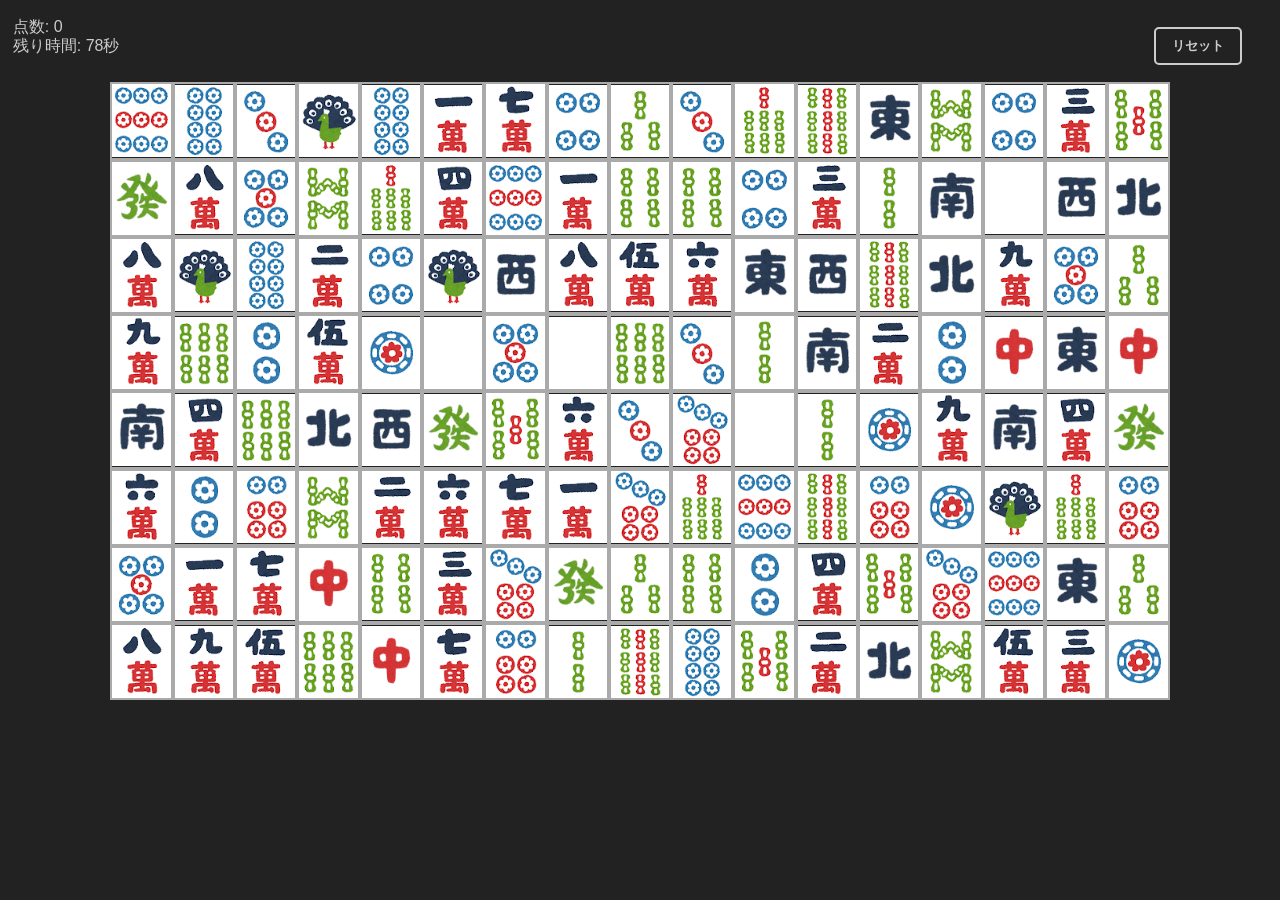
==== index.html @ 7a1d8502 "change title of sisensho.html to index.html" ====
<!DOCTYPE html>
<html lang="ja">
<head>
    <meta charset="UTF-8">
    <title>四川省</title>
    <meta name="viewport" content="width=device-width, initial-scale=1.0, maximum-scale=1.0, user-scalable=no">
    <link href="sisensho.css" rel="stylesheet" type="text/css">
</head>
<body>
    <div id="game-container">
        <div id="board"></div>
    </div>
    <div id="status">
        <p id="score-display"></p>
        <p id="timer-display"></p>        
    </div>
    <div id="time-up-modal"></div>
    <div class="controls">
        <button onclick="initGame()">リセット</button>
    </div>

    <script type="text/javascript" src="sisensho.js"></script>
</body>
</html>
---- sisensho.css ----
:root {
    /* 縦もしくは横の小さい方を基準としてセルのサイズを決定する */
    --cell-size: min(calc(95vw / 19), calc(90vh / 10 / 1.3));
}

body {
    font-family: sans-serif;
    display: flex;
    flex-direction: column;
    align-items: center;
    background: #222;
    color: #ccc;
    margin: 0;
    touch-action: manipulation; /* タップの反応用 */
}

#game-container {
    position: relative;
}

#board {
    display: grid;
    grid-template-columns: repeat(19, var(--cell-size));
    background: #222;
    padding: 5px;
    border-radius: 4px;
    margin-inline: auto;
}

.cell {
    width: var(--cell-size);
    /* 計算してheightをwidthに合わせる */
    height: calc(var(--cell-size) * 1.24);
    background: #222;
    background-size: contain;
    background-repeat: no-repeat;
    background-position: center;
    box-sizing: border-box;
    border: 2px solid #aaa;
    display: flex;
}

.cell.empty {
    background: transparent;
    border: none;
    cursor: default;
}

.cell.selected {
    opacity: 0.5;
}

.controls {
    position: absolute;
    right: 3%;
    top: 3%;
}

.controls button {
    background: transparent;
    padding: 0.5rem 1rem;
    border-radius: 5px;
    border: 2px solid #ccc;
    cursor: pointer;
    color: #ccc;
    font-weight: bold;
}

#status {
    position: absolute;
    left: 1%;
    top: 1%;
    line-height: 0.2;
}

#time-up-modal {
    width: 100%;
    height: 100%;
    background: #11111188;
    position: absolute;
    z-index: 2;
    margin: 0;
    padding: 0;
    left: 0;
    top: 0;
    opacity: 0;
    visibility: hidden;
}

#time-up-modal.active {
    opacity: 1;
    visibility: visible;
}
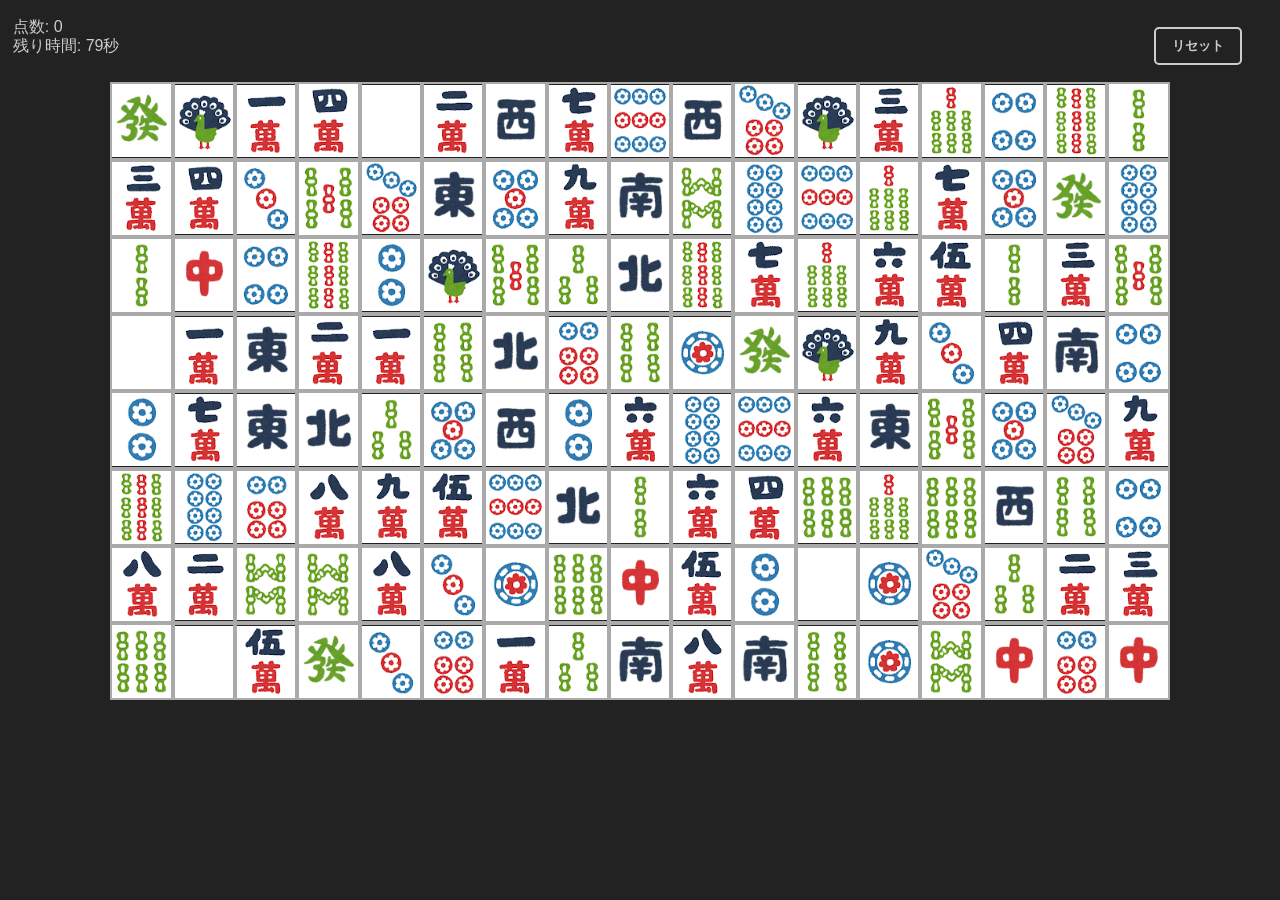
==== commit 1f14253f: "made resetGame() instead of initGame()" ====
--- a/index.html
+++ b/index.html
@@ -16,9 +16,9 @@
     </div>
     <div id="time-up-modal"></div>
     <div class="controls">
-        <button onclick="initGame()">リセット</button>
+        <button>リセット</button>
     </div>
 
-    <script type="text/javascript" src="sisensho.js"></script>
+    <script type="text/javascript" src="sisensho.js" defer></script>
 </body>
 </html>
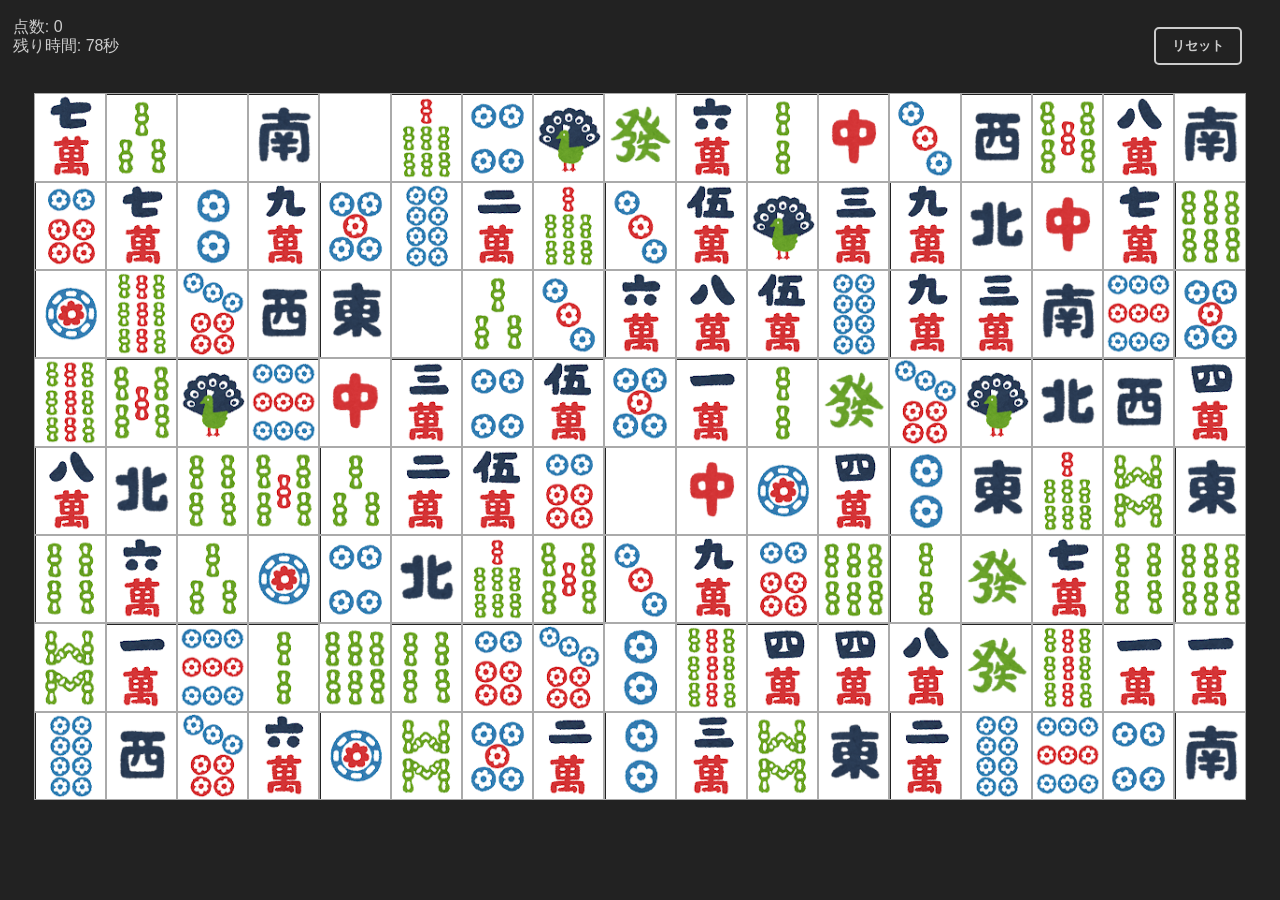
==== commit baf09fd9: "activate deadlock modal" ====
--- a/index.html
+++ b/index.html
@@ -15,6 +15,7 @@
         <p id="timer-display"></p>        
     </div>
     <div id="time-up-modal"></div>
+    <div id="deadlock-modal"><p>消せる牌がありません</p></div>
     <div class="controls">
         <button>リセット</button>
     </div>
--- a/sisensho.css
+++ b/sisensho.css
@@ -1,6 +1,6 @@
 :root {
     /* 縦もしくは横の小さい方を基準としてセルのサイズを決定する */
-    --cell-size: min(calc(95vw / 19), calc(90vh / 10 / 1.3));
+    --cell-size: min(calc(95vw / 17), calc(95vh / 10 / 1.2));
 }
 
 body {
@@ -36,7 +36,7 @@
     background-repeat: no-repeat;
     background-position: center;
     box-sizing: border-box;
-    border: 2px solid #aaa;
+    border: 1px solid #aaa;
     display: flex;
 }
 
@@ -90,4 +90,34 @@
 #time-up-modal.active {
     opacity: 1;
     visibility: visible;
+}
+
+#deadlock-modal {
+    width: 60%;
+    height: 60%;
+    background: #008888aa;
+    position: absolute;
+    z-index: 2;
+    margin: auto;
+    padding: 0;
+    left: 20%;
+    top: 20%;
+    opacity: 0;
+    visibility: hidden;
+    display: flex;
+    text-align: center;
+}
+
+#deadlock-modal p {
+    align-content: center;
+    margin: auto;
+    font-size: 3em;
+    background: #ccc;
+    color: #222;
+    padding: 0.5rem;
+}
+
+#deadlock-modal.active {
+    opacity: 1;
+    visibility: visible;
 }
